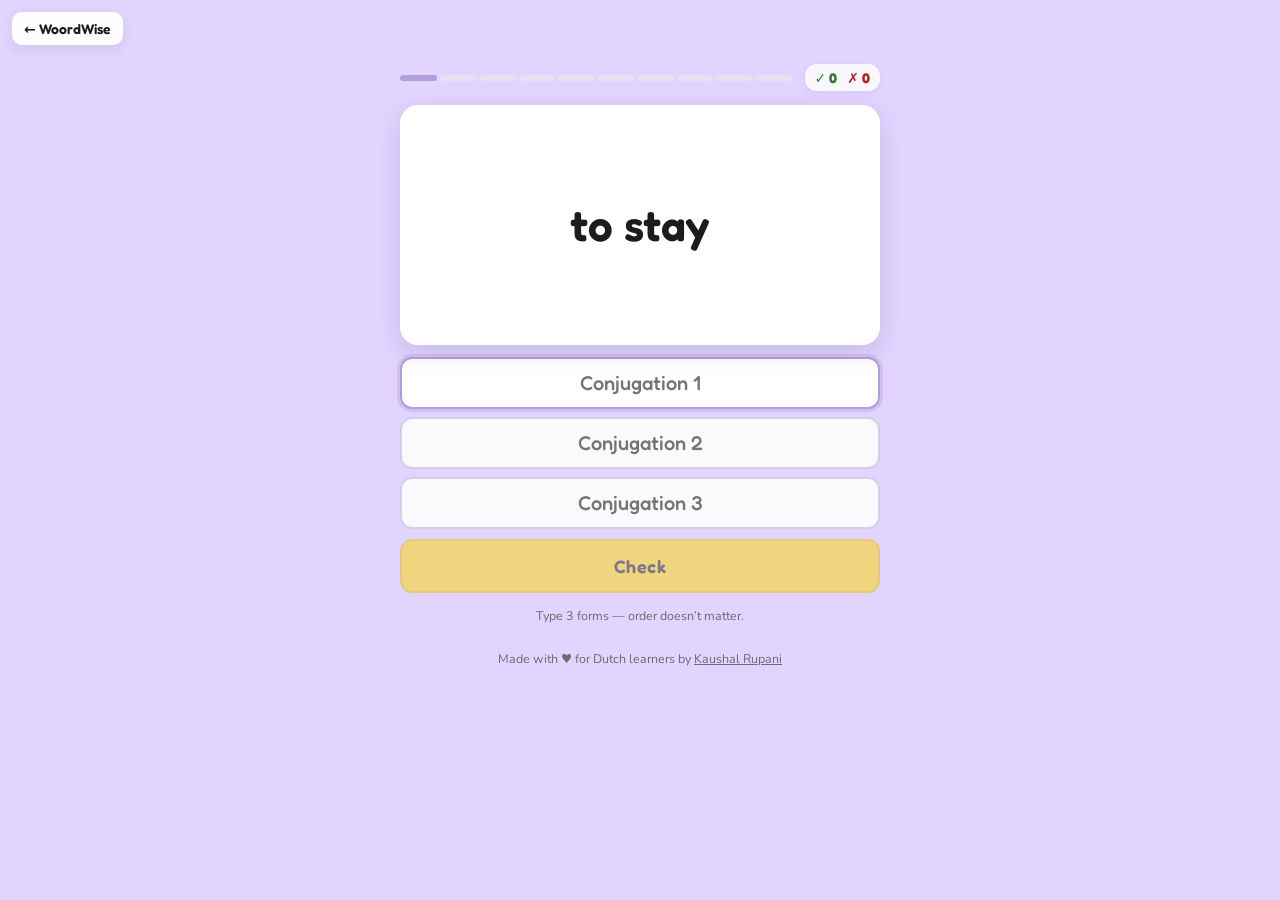
==== conjugate.html @ e1cc5155 "Creating WoordWise" ====
<!DOCTYPE html>
<html lang="en">

<head>
    <meta charset="UTF-8">
    <meta name="viewport" content="width=device-width, initial-scale=1.0, viewport-fit=cover">
    <title>Conjugate — WoordWise</title>
    <link rel="stylesheet" href="styles/base.css">
    <link rel="stylesheet" href="styles/conjugate.css">

    <!-- PWA manifest -->
    <link rel="manifest" href="manifest.webmanifest">

    <!-- Theme colour for the browser chrome -->
    <meta name="theme-color" content="#E1D4FF">

    <!-- iOS-specific -->
    <link rel="apple-touch-icon" href="icons/icon-192.png">
    <meta name="apple-mobile-web-app-capable" content="yes">
    <meta name="apple-mobile-web-app-status-bar-style" content="default">
    <meta name="apple-mobile-web-app-title" content="WoordWise">

    <!-- Favicon (reuses your 192 icon) -->
    <link rel="icon" type="image/png" sizes="192x192" href="icons/icon-192.png">
</head>

<body data-page="game" data-llm="off">

    <main class="conjugate">
        <header class="conjugate-head">
            <div class="conjugate-progress" id="progress" aria-hidden="true"></div>
            <div class="conjugate-score" aria-label="Score">
                <span class="conjugate-score-ok">&#10003;&nbsp;<b id="score-ok">0</b></span>
                <span class="conjugate-score-bad">&#10007;&nbsp;<b id="score-bad">0</b></span>
            </div>
        </header>

        <section class="conjugate-stage">
            <div class="conjugate-card" id="card">
                <div class="conjugate-card-word-area">
                    <div class="conjugate-card-en" id="card-en"></div>
                    <div class="conjugate-card-hint" id="card-hint" hidden></div>
                </div>
                <div class="conjugate-card-feedback">
                    <div class="conjugate-fb-icon" id="fb-icon"></div>
                    <div class="conjugate-fb-msg" id="fb-msg"></div>
                    <div class="conjugate-fb-answer-wrap">
                        <div class="conjugate-fb-answer" id="fb-answer"></div>
                    </div>
                </div>
            </div>

            <form class="conjugate-inputs" id="answer-form" autocomplete="off" novalidate>
                <div class="conjugate-inputs-list" id="inputs-container"></div>
                <button type="submit" id="btn-check" class="conjugate-check" disabled>Check</button>
            </form>
        </section>

        <p class="conjugate-hint" id="hint-text">
            Type every conjugation form. Order doesn&rsquo;t matter.
        </p>
    </main>

    <section class="conjugate-end" id="end-screen" hidden role="dialog" aria-modal="true" aria-labelledby="end-title">
        <div class="conjugate-end-inner">
            <h2 id="end-title">Session complete</h2>
            <p class="conjugate-end-score" id="end-score">0 / 10</p>
            <p class="conjugate-end-breakdown" id="end-breakdown"></p>
            <p class="conjugate-end-msg" id="end-msg"></p>
            <div class="conjugate-end-actions">
                <button type="button" class="yellow-button" id="btn-again">Play again</button>
                <a class="btn" href="index.html">&larr; Home</a>
            </div>
        </div>
    </section>

    <div id="author">
        Made with &hearts; for Dutch learners by
        <a href="https://linkedin.com/in/kushrupani" target="_blank">
            Kaushal Rupani
        </a>
    </div>

    <script src="scripts/base.js"></script>
    <script src="scripts/offline.js"></script>
    <script src="scripts/effects.js"></script>
    <script src="scripts/conjugate.js"></script>
</body>

</html>
---- styles/base.css ----
/* WoordWise — base.css */

@import url('https://fonts.googleapis.com/css2?family=Fredoka:wght@400;500;600;700&family=Nunito:wght@400;600;700&display=swap');

:root {
    --bg: #E1D4FF;
    --card: #ffffff;
    --accent: #FFD700;
    --accent-hover: #ffcc00;
    --accent-border: #e6c200;
    --text: #1c1c1e;
    --muted: #6b6b70;
    --border: #d6cee9;
    --shadow: 0 4px 14px rgba(0, 0, 0, 0.08);
    --green: #4CAF50;
    --red: #e05a5a;
    --radius: 12px;
    --font-head: 'Fredoka', system-ui, -apple-system, sans-serif;
    --font-body: 'Nunito', system-ui, -apple-system, sans-serif;
}

* {
    box-sizing: border-box;
}

html {
    overscroll-behavior: none;
}

body {
    font-family: var(--font-body);
    background-color: var(--bg);
    color: var(--text);
    margin: 0;
    padding: 64px 16px 32px;
    text-align: center;
    min-height: 100vh;
    overscroll-behavior: none;
}

h1,
h2,
h3 {
    font-family: var(--font-head);
    margin-top: 0;
}

.app-title {
    margin-bottom: 4px;
}

.tagline {
    color: var(--muted);
    font-size: 14px;
    margin-top: 0;
    margin-bottom: 20px;
}

.container {
    position: relative;
    margin: 0 auto;
    max-width: 480px;
    background-color: var(--card);
    padding: 24px;
    border-radius: var(--radius);
    box-shadow: var(--shadow);
}

button,
.btn {
    font-family: var(--font-body);
    font-size: 16px;
    font-weight: 600;
    padding: 10px 20px;
    margin: 6px 0;
    border: 1px solid var(--border);
    border-radius: 10px;
    cursor: pointer;
    background: #f5f5f7;
    color: var(--text);
    min-height: 44px;
    transition: transform 0.06s ease, background 0.15s ease, opacity 0.15s ease;
}

button:active {
    transform: translateY(1px);
}

button:disabled {
    opacity: 0.55;
    cursor: not-allowed;
}

.yellow-button {
    background-color: var(--accent);
    border-color: var(--accent-border);
}

.yellow-button:hover:not(:disabled) {
    background-color: var(--accent-hover);
}

.green-button {
    background-color: var(--green);
    color: #fff;
    border-color: #3d8b40;
}

.red-button {
    background-color: var(--red);
    color: #fff;
    border-color: #b04545;
}

.game-grid {
    display: grid;
    grid-template-columns: 1fr 1fr;
    gap: 12px;
    margin-top: 8px;
}

.game-tile {
    display: flex;
    flex-direction: column;
    align-items: center;
    justify-content: center;
    text-decoration: none;
    color: var(--text);
    background: var(--accent);
    border: 1px solid var(--accent-border);
    border-radius: 12px;
    padding: 18px 12px;
    min-height: 96px;
    font-family: var(--font-head);
    font-weight: 600;
    transition: transform 0.08s ease, background 0.15s ease;
}

.game-tile:hover {
    background: var(--accent-hover);
    transform: translateY(-1px);
}

.game-tile:active {
    transform: translateY(0);
}

.game-tile.is-soon {
    opacity: 0.7;
}

.game-tile-name {
    font-size: 18px;
}

.game-tile-sub {
    font-family: var(--font-body);
    font-weight: 400;
    font-size: 12px;
    color: #5c4a00;
    margin-top: 4px;
}

.ww-home-link {
    position: fixed;
    top: 12px;
    left: 12px;
    font-family: var(--font-head);
    font-weight: 600;
    text-decoration: none;
    color: var(--text);
    background: rgba(255, 255, 255, 0.95);
    padding: 8px 12px;
    border-radius: 10px;
    box-shadow: var(--shadow);
    font-size: 14px;
    z-index: 100;
}

.ww-llm-btn {
    position: fixed;
    top: 12px;
    right: 12px;
    display: inline-flex;
    align-items: center;
    gap: 6px;
    padding: 8px 12px;
    margin: 0;
    min-height: 40px;
    font-size: 14px;
    background: rgba(255, 255, 255, 0.95);
    box-shadow: var(--shadow);
    border-radius: 10px;
    z-index: 100;
}

.ww-llm-dot {
    display: inline-block;
    width: 8px;
    height: 8px;
    border-radius: 50%;
    background: #c4c4c8;
    transition: background 0.2s ease;
}

.ww-llm-btn.has-key .ww-llm-dot {
    background: var(--green);
}

.ww-modal-backdrop {
    position: fixed;
    inset: 0;
    background: rgba(20, 12, 40, 0.5);
    display: flex;
    align-items: center;
    justify-content: center;
    z-index: 1000;
    padding: 16px;
}

.ww-modal-backdrop[hidden] {
    display: none;
}

.ww-modal {
    position: relative;
    background: #fff;
    border-radius: var(--radius);
    padding: 24px 20px 20px;
    max-width: 420px;
    width: 100%;
    text-align: left;
    box-shadow: 0 12px 40px rgba(0, 0, 0, 0.25);
}

.ww-modal h2 {
    margin: 0 0 4px;
    font-size: 20px;
    text-align: left;
}

.ww-modal-sub {
    margin: 0 0 16px;
    font-size: 13px;
    color: var(--muted);
}

.ww-modal-sub code {
    background: #f2eefc;
    padding: 2px 6px;
    border-radius: 4px;
    font-size: 12px;
    font-family: ui-monospace, SFMono-Regular, Menlo, monospace;
}

.ww-modal label {
    display: block;
    font-size: 14px;
    font-weight: 600;
    margin-bottom: 6px;
}

.ww-input-row {
    display: flex;
    gap: 6px;
    align-items: stretch;
}

.ww-input-row input {
    flex: 1 1 auto;
    min-width: 0;
    padding: 10px 12px;
    border: 1px solid var(--border);
    border-radius: 8px;
    font-family: var(--font-body);
    font-size: 14px;
    background: #fafafc;
    color: var(--text);
}

.ww-input-row input:focus {
    outline: 2px solid #b39ddb;
    outline-offset: 1px;
}

.ww-toggle-vis {
    padding: 0 12px;
    min-height: 0;
    margin: 0;
    font-size: 16px;
    background: #f0f0f3;
}

.ww-modal-actions {
    display: flex;
    gap: 8px;
    margin-top: 14px;
    flex-wrap: wrap;
}

.ww-modal-actions button {
    flex: 1 1 auto;
    min-width: 96px;
    padding: 10px 12px;
    margin: 0;
    font-size: 14px;
}

.ww-btn-primary {
    background: var(--accent);
    border-color: var(--accent-border);
}

.ww-btn-secondary {
    background: #eee9fb;
    border-color: #d3c7f0;
}

.ww-btn-danger {
    background: #ffe3e3;
    border-color: #f3b9b9;
    color: #8a1f1f;
}

.ww-modal-status {
    margin: 12px 0 0;
    font-size: 13px;
    min-height: 18px;
    color: var(--muted);
}

.ww-modal-status.ok {
    color: #2e7d32;
}

.ww-modal-status.err {
    color: #b3261e;
}

.ww-modal-note {
    margin: 10px 0 0;
    font-size: 11.5px;
    line-height: 1.4;
    color: var(--muted);
}

.ww-modal-close {
    position: absolute;
    top: 8px;
    right: 8px;
    width: 32px;
    height: 32px;
    min-height: 0;
    padding: 0;
    margin: 0;
    border: 0;
    background: transparent;
    font-size: 22px;
    line-height: 1;
    color: var(--muted);
    border-radius: 8px;
    cursor: pointer;
}

.ww-modal-close:hover {
    background: #f2f2f5;
}

.hide {
    display: none !important;
}

#author {
    margin-top: 24px;
    font-size: 12.5px;
    color: var(--muted);
}

#author a {
    color: inherit;
}

.soon-box {
    margin-top: 20px;
    padding: 20px;
    background: #f7f4ff;
    border: 1px dashed var(--border);
    border-radius: var(--radius);
}

.soon-box p {
    margin: 0;
}

/* ---------------- Session-end particle canvas ---------------- */
.ww-fx-canvas {
    position: fixed;
    inset: 0;
    width: 100%;
    height: 100%;
    pointer-events: none;
    z-index: 850;
    /* below the modal (1000) and end-screen (900) */
}

/* ---------------- Multi-provider modal ---------------- */

.ww-provider-row {
    margin-bottom: 18px;
    padding-bottom: 14px;
    border-bottom: 1px solid #eee7f7;
}

.ww-provider-row:last-child {
    border-bottom: none;
    margin-bottom: 0;
}

.ww-provider-row>label {
    display: block;
    font-weight: 700;
    font-size: 14px;
    margin-bottom: 6px;
    color: var(--text);
}

.ww-provider-actions {
    display: flex;
    gap: 8px;
    margin-top: 8px;
}

.ww-provider-actions button {
    flex: 1 1 auto;
    padding: 6px 10px;
    font-size: 12.5px;
    min-height: 34px;
    margin: 0;
}

.ww-provider-status {
    margin: 6px 0 0;
    font-size: 12px;
    min-height: 16px;
}

.ww-provider-status.ok {
    color: #2e7d32;
}

.ww-provider-status.err {
    color: #b3261e;
}

/* Green dot on the AI button when at least one key is saved */
.ww-llm-btn.has-key .ww-llm-dot {
    background: #4CAF50;
}

/* ---------------- Cache fallback badge ---------------- */

.ww-cache-badge {
    align-self: center;
    flex: 0 0 auto;
    font-family: var(--font-body);
    font-size: 10.5px;
    font-weight: 700;
    letter-spacing: 0.5px;
    padding: 4px 10px;
    background: #fff4e0;
    color: #8a5800;
    border: 1px solid #f0d59a;
    border-radius: 6px;
    text-transform: uppercase;
    pointer-events: none;
    margin: 0;
}
---- styles/conjugate.css ----
/* WoordWise — conjugate.css
 * Loaded AFTER base.css. Mirrors spellit.css patterns.
 */

.conjugate {
    max-width: 480px;
    margin: 0 auto;
    text-align: left;
    display: flex;
    flex-direction: column;
    gap: 14px;
}

/* ---------------- Progress + score (same look as other games) ---------------- */

.conjugate-head {
    display: flex;
    align-items: center;
    gap: 12px;
    flex: 0 0 auto;
}

.conjugate-progress { display: flex; gap: 3px; flex: 1 1 auto; }

.conjugate-seg {
    flex: 1 1 0;
    height: 6px;
    background: #e6e1f0;
    border-radius: 3px;
    transition: background 0.2s ease;
}
.conjugate-seg.is-active { background: #b39ddb; }
.conjugate-seg.is-ok     { background: #4CAF50; }
.conjugate-seg.is-almost { background: #f59e0b; }
.conjugate-seg.is-bad    { background: #e05a5a; }

.conjugate-score {
    display: flex;
    gap: 10px;
    font-family: var(--font-head);
    font-weight: 700;
    font-size: 14px;
    padding: 5px 10px;
    border-radius: 12px;
    background: rgba(255, 255, 255, 0.85);
    box-shadow: 0 2px 8px rgba(0, 0, 0, 0.05);
    white-space: nowrap;
}
.conjugate-score-ok  { color: #2e7d32; }
.conjugate-score-bad { color: #b3261e; }

/* ---------------- Stage ---------------- */

.conjugate-stage {
    display: flex;
    flex-direction: column;
    gap: 12px;
}

/* ---------------- Card ---------------- */

.conjugate-card {
    position: relative;
    height: clamp(180px, 30vh, 240px);
    background: #fff;
    border-radius: 18px;
    box-shadow: 0 8px 24px rgba(60, 30, 100, 0.14);
    overflow: hidden;
    transition: background 0.18s ease;
}

.conjugate-card-word-area {
    position: absolute;
    inset: 0;
    display: flex;
    flex-direction: column;
    align-items: center;
    justify-content: center;
    gap: 6px;
    padding: 22px;
    text-align: center;
}

.conjugate-card-en {
    font-family: var(--font-head);
    font-weight: 600;
    font-size: 44px;
    line-height: 1.05;
    color: var(--text);
    word-break: break-word;
    overflow-wrap: anywhere;
}

.conjugate-card-hint {
    font-family: var(--font-head);
    font-weight: 500;
    font-size: 16px;
    color: var(--muted);
    letter-spacing: 0.3px;
}
.conjugate-card-hint[hidden] { display: none; }

/* ---------------- Feedback overlay ---------------- */

.conjugate-card-feedback {
    position: absolute;
    inset: 0;
    display: flex;
    flex-direction: column;
    align-items: center;
    justify-content: center;
    gap: 8px;
    padding: 22px;
    border-radius: inherit;
    opacity: 0;
    pointer-events: none;
    transition: opacity 0.14s ease-out;
}

.conjugate-card.is-ok     .conjugate-card-feedback {
    opacity: 1;
    background: #eaf7ec;
}
.conjugate-card.is-almost .conjugate-card-feedback {
    opacity: 1;
    background: #fff4e0;
}
.conjugate-card.is-bad    .conjugate-card-feedback {
    opacity: 1;
    background: #fdecec;
}

.conjugate-fb-icon {
    font-family: var(--font-head);
    font-weight: 700;
    font-size: 38px;
    line-height: 1;
}

.conjugate-fb-msg {
    font-family: var(--font-head);
    font-weight: 600;
    font-size: 15px;
    letter-spacing: 0.5px;
    text-transform: uppercase;
    opacity: 0.85;
}

.conjugate-fb-answer-wrap {
    max-width: 100%;
    display: flex;
    justify-content: center;
    flex-wrap: wrap;
}

.conjugate-fb-answer {
    font-family: var(--font-head);
    font-weight: 700;
    font-size: clamp(16px, 5vw, 24px);
    line-height: 1.25;
    text-align: center;
    word-break: break-word;
    overflow-wrap: anywhere;
    padding: 4px 6px;
}

.conjugate-card.is-ok     .conjugate-fb-icon,
.conjugate-card.is-ok     .conjugate-fb-msg,
.conjugate-card.is-ok     .conjugate-fb-answer { color: #2e7d32; }

.conjugate-card.is-almost .conjugate-fb-icon,
.conjugate-card.is-almost .conjugate-fb-msg,
.conjugate-card.is-almost .conjugate-fb-answer { color: #b45309; }

.conjugate-card.is-bad    .conjugate-fb-icon,
.conjugate-card.is-bad    .conjugate-fb-msg,
.conjugate-card.is-bad    .conjugate-fb-answer { color: #b3261e; }

/* ---------------- Inputs ---------------- */

.conjugate-inputs {
    display: flex;
    flex-direction: column;
    gap: 10px;
    margin: 0;
}

.conjugate-inputs-list {
    display: flex;
    flex-direction: column;
    gap: 8px;
}

.conjugate-inputs-list input {
    width: 100%;
    padding: 12px 16px;
    border: 2px solid var(--border);
    border-radius: 12px;
    background: #fafafc;
    color: var(--text);
    font-family: var(--font-head);
    font-size: 20px;               /* >= 16px avoids iOS zoom-on-focus */
    font-weight: 500;
    text-align: center;
    outline: none;
    transition: border-color 0.15s ease, box-shadow 0.15s ease, opacity 0.15s ease;
}

.conjugate-inputs-list input:focus {
    border-color: #b39ddb;
    box-shadow: 0 0 0 3px rgba(179, 157, 219, 0.35);
    background: #fff;
}

.conjugate-inputs-list input:disabled {
    opacity: 0.65;
}

.conjugate-inputs-list input[hidden] { display: none; }

.conjugate-check {
    width: 100%;
    padding: 14px 16px;
    margin: 0;
    min-height: 52px;
    border-radius: 12px;
    border: 2px solid var(--accent-border);
    background: var(--accent);
    color: var(--text);
    font-family: var(--font-head);
    font-weight: 600;
    font-size: 18px;
    letter-spacing: 0.5px;
    cursor: pointer;
    transition: transform 0.08s ease, box-shadow 0.15s ease, opacity 0.15s ease;
}
.conjugate-check:disabled { opacity: 0.5; cursor: not-allowed; }
.conjugate-check:not(:disabled):active { transform: translateY(1px); }

/* ---------------- Hint ---------------- */

.conjugate-hint {
    margin: 0;
    font-size: 12.5px;
    color: var(--muted);
    text-align: center;
    line-height: 1.5;
}

/* ---------------- End screen ---------------- */

.conjugate-end {
    position: fixed;
    inset: 0;
    background: rgba(20, 12, 40, 0.55);
    display: flex;
    align-items: center;
    justify-content: center;
    padding: 16px;
    z-index: 900;
    animation: conjugate-fade 0.2s ease-out;
}
.conjugate-end[hidden] { display: none; }

.conjugate-end-inner {
    background: #fff;
    border-radius: 18px;
    padding: 28px 24px 22px;
    max-width: 360px;
    width: 100%;
    text-align: center;
    box-shadow: 0 20px 50px rgba(0, 0, 0, 0.28);
    animation: conjugate-pop 0.25s cubic-bezier(.2, .9, .3, 1.2);
}
.conjugate-end-inner h2 { font-size: 22px; margin: 0 0 6px; }

.conjugate-end-score {
    font-family: var(--font-head);
    font-size: 46px;
    font-weight: 700;
    margin: 6px 0 4px;
    color: var(--text);
}

.conjugate-end-breakdown {
    margin: 0 0 6px;
    font-size: 13px;
    color: var(--muted);
}

.conjugate-end-msg {
    margin: 0 0 20px;
    color: var(--muted);
    font-size: 14px;
}

.conjugate-end-actions {
    display: flex;
    gap: 10px;
    justify-content: center;
    flex-wrap: wrap;
}
.conjugate-end-actions .btn {
    text-decoration: none;
    display: inline-flex;
    align-items: center;
    padding: 10px 18px;
    margin: 0;
    border-radius: 10px;
    background: #f0f0f3;
    border: 1px solid var(--border);
    color: var(--text);
    font-weight: 600;
    font-size: 16px;
}

@keyframes conjugate-fade {
    from { opacity: 0; }
    to   { opacity: 1; }
}
@keyframes conjugate-pop {
    from { transform: scale(0.9); opacity: 0; }
    to   { transform: scale(1);   opacity: 1; }
}

@media (prefers-reduced-motion: reduce) {
    .conjugate-end,
    .conjugate-end-inner,
    .conjugate-card,
    .conjugate-card-feedback,
    .conjugate-seg {
        transition: none !important;
        animation: none !important;
    }
}
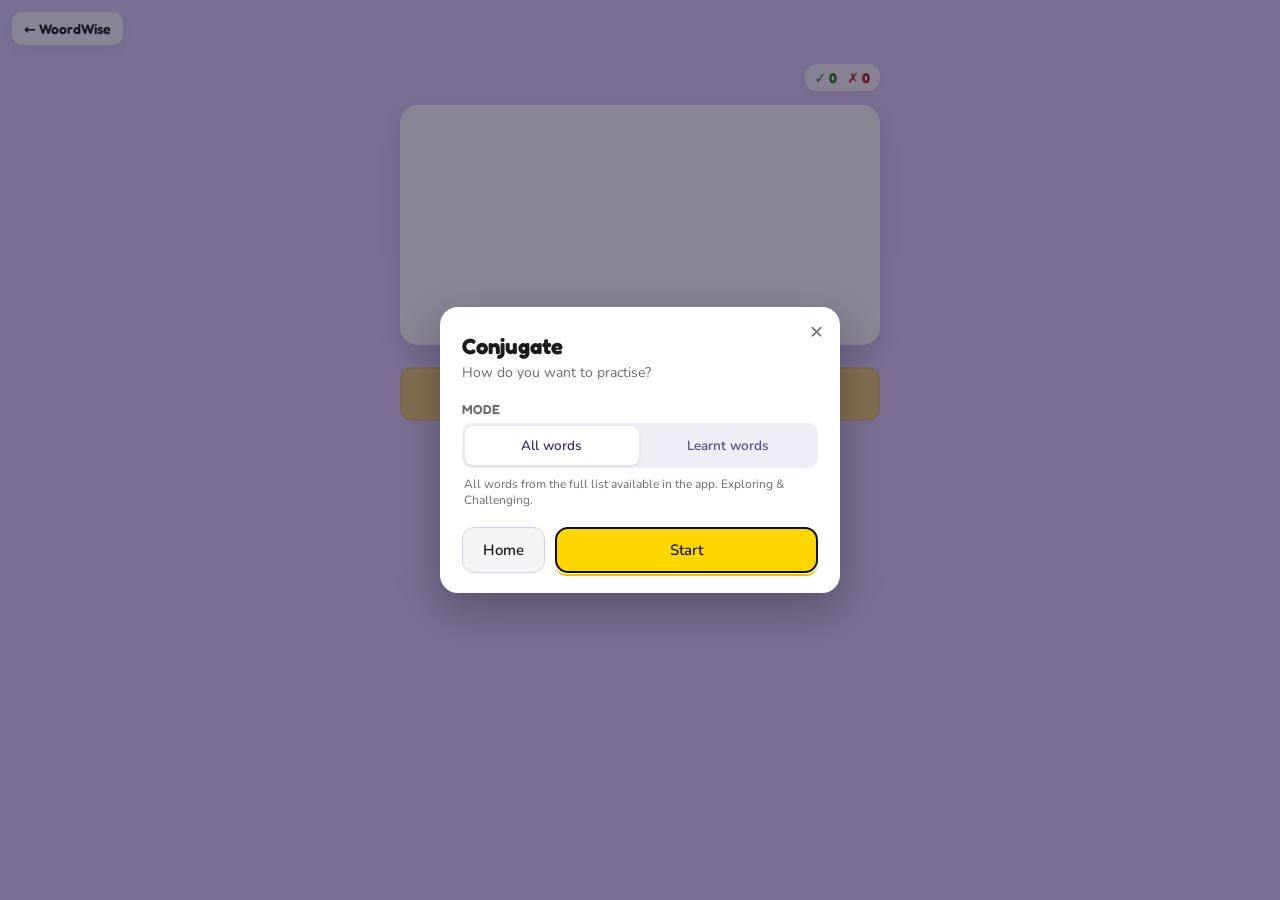
==== commit 5392cbfa: "Adding vocubulary practice" ====
--- a/conjugate.html
+++ b/conjugate.html
@@ -6,6 +6,7 @@
     <meta name="viewport" content="width=device-width, initial-scale=1.0, viewport-fit=cover">
     <title>Conjugate — WoordWise</title>
     <link rel="stylesheet" href="styles/base.css">
+    <link rel="stylesheet" href="styles/warmup.css">
     <link rel="stylesheet" href="styles/conjugate.css">
 
     <!-- PWA manifest -->
@@ -83,6 +84,8 @@
 
     <script src="scripts/base.js"></script>
     <script src="scripts/offline.js"></script>
+    <script src="scripts/learnt.js"></script>
+    <script src="scripts/warmup.js"></script>
     <script src="scripts/effects.js"></script>
     <script src="scripts/conjugate.js"></script>
 </body>
--- a/styles/base.css
+++ b/styles/base.css
@@ -393,14 +393,16 @@
 }
 
 /* ---------------- Session-end particle canvas ---------------- */
+
 .ww-fx-canvas {
     position: fixed;
     inset: 0;
     width: 100%;
     height: 100%;
     pointer-events: none;
-    z-index: 850;
-    /* below the modal (1000) and end-screen (900) */
+    /* Above the end-screen backdrop (900) so confetti flies over the
+     * score modal. Below the Gemini modal (1000). */
+    z-index: 950;
 }
 
 /* ---------------- Multi-provider modal ---------------- */
@@ -474,4 +476,15 @@
     text-transform: uppercase;
     pointer-events: none;
     margin: 0;
+}
+
+#author .ww-version {
+    margin-top: 4px;
+    font-family: ui-monospace, SFMono-Regular, Menlo, monospace;
+    font-size: 10.5px;
+    letter-spacing: 0.3px;
+    color: rgba(28, 28, 30, 0.4);
+    pointer-events: none;
+    user-select: none;
+    -webkit-user-select: none;
 }
--- a/styles/warmup.css
+++ b/styles/warmup.css
@@ -0,0 +1,325 @@
+/* WoordWise — warmup.css
+ * Styles for the reusable pre-game modal host.
+ */
+
+.ww-warmup-backdrop {
+    position: fixed;
+    inset: 0;
+    background: rgba(20, 12, 40, 0.5);
+    display: flex;
+    align-items: center;
+    justify-content: center;
+    padding: 16px;
+    z-index: 950;
+    /* above effects (850) and end-screen (900), below Gemini modal (1000) */
+    animation: ww-warmup-fade 0.15s ease-out;
+}
+
+.ww-warmup-modal {
+    position: relative;
+    background: #fff;
+    border-radius: 18px;
+    padding: 26px 22px 20px;
+    max-width: 400px;
+    width: 100%;
+    text-align: left;
+    box-shadow: 0 16px 44px rgba(0, 0, 0, 0.28);
+    animation: ww-warmup-pop 0.2s cubic-bezier(.2, .9, .3, 1.15);
+}
+
+.ww-warmup-title {
+    margin: 0 0 4px;
+    font-family: var(--font-head);
+    font-size: 22px;
+    font-weight: 700;
+    text-align: left;
+}
+
+.ww-warmup-sub {
+    margin: 0 0 18px;
+    font-size: 14px;
+    color: var(--muted);
+    line-height: 1.4;
+}
+
+.ww-warmup-body {
+    margin-bottom: 18px;
+}
+
+.ww-warmup-footer {
+    display: flex;
+    gap: 10px;
+    justify-content: flex-end;
+}
+
+.ww-warmup-cancel,
+.ww-warmup-start {
+    font-family: var(--font-body);
+    font-size: 15px;
+    font-weight: 600;
+    padding: 12px 20px;
+    min-height: 46px;
+    margin: 0;
+    border-radius: 12px;
+    border: 1px solid var(--border);
+    cursor: pointer;
+    transition: transform 0.08s ease, box-shadow 0.15s ease,
+        opacity 0.15s ease, background 0.15s ease;
+}
+
+.ww-warmup-cancel {
+    background: #f5f5f7;
+    color: var(--text);
+}
+
+.ww-warmup-start {
+    background: var(--accent);
+    border-color: var(--accent-border);
+    color: var(--text);
+    flex: 1 1 auto;
+    box-shadow: 0 3px 0 var(--accent-border);
+}
+
+.ww-warmup-start:not(:disabled):active {
+    transform: translateY(2px);
+    box-shadow: 0 1px 0 var(--accent-border);
+}
+
+.ww-warmup-start:disabled {
+    opacity: 0.45;
+    cursor: not-allowed;
+    box-shadow: none;
+}
+
+.ww-warmup-close {
+    position: absolute;
+    top: 8px;
+    right: 8px;
+    width: 32px;
+    height: 32px;
+    min-height: 0;
+    padding: 0;
+    margin: 0;
+    border: 0;
+    background: transparent;
+    font-size: 22px;
+    line-height: 1;
+    color: var(--muted);
+    border-radius: 8px;
+    cursor: pointer;
+}
+
+.ww-warmup-close:hover {
+    background: #f2f2f5;
+}
+
+/* ---------------- Category list ---------------- */
+
+.ww-warmup-list {
+    display: flex;
+    flex-direction: column;
+    gap: 10px;
+}
+
+.ww-warmup-item {
+    display: flex;
+    align-items: flex-start;
+    gap: 12px;
+    padding: 12px 14px;
+    border: 1.5px solid var(--border);
+    border-radius: 12px;
+    background: #fafafc;
+    cursor: pointer;
+    transition: border-color 0.15s ease, background 0.15s ease;
+    user-select: none;
+    -webkit-user-select: none;
+    -webkit-tap-highlight-color: transparent;
+}
+
+.ww-warmup-item:hover {
+    border-color: #b39ddb;
+}
+
+.ww-warmup-item:has(.ww-warmup-check:checked) {
+    background: #f6f2ff;
+    border-color: #b39ddb;
+}
+
+.ww-warmup-check {
+    width: 20px;
+    height: 20px;
+    margin: 2px 0 0 0;
+    flex: 0 0 auto;
+    accent-color: #7c5ec7;
+    cursor: pointer;
+}
+
+.ww-warmup-item-text {
+    display: flex;
+    flex-direction: column;
+    gap: 2px;
+    min-width: 0;
+}
+
+.ww-warmup-item-label {
+    font-family: var(--font-head);
+    font-weight: 600;
+    font-size: 16px;
+    color: var(--text);
+    line-height: 1.2;
+}
+
+.ww-warmup-item-hint {
+    font-size: 12.5px;
+    color: var(--muted);
+    line-height: 1.3;
+}
+
+@keyframes ww-warmup-fade {
+    from {
+        opacity: 0;
+    }
+
+    to {
+        opacity: 1;
+    }
+}
+
+@keyframes ww-warmup-pop {
+    from {
+        transform: scale(0.94);
+        opacity: 0;
+    }
+
+    to {
+        transform: scale(1);
+        opacity: 1;
+    }
+}
+
+@media (prefers-reduced-motion: reduce) {
+
+    .ww-warmup-backdrop,
+    .ww-warmup-modal {
+        animation: none !important;
+    }
+}
+
+/* ---------------- Shared warmup body: checklist + segmented control ---------------- */
+/* Games' warmup bodies use these. Loaded by every page that includes warmup.css. */
+
+.ww-warmup-rules {
+    display: flex;
+    flex-direction: column;
+    gap: 8px;
+    max-height: 42vh;
+    overflow-y: auto;
+    padding-right: 4px;
+    margin-bottom: 14px;
+}
+
+.ww-warmup-rule {
+    display: flex;
+    align-items: center;
+    gap: 12px;
+    padding: 10px 12px;
+    border: 1.5px solid var(--border);
+    border-radius: 10px;
+    background: #fafafc;
+    cursor: pointer;
+    transition: border-color 0.15s ease, background 0.15s ease;
+    user-select: none;
+    -webkit-user-select: none;
+    -webkit-tap-highlight-color: transparent;
+    font-size: 14.5px;
+    line-height: 1.25;
+}
+
+.ww-warmup-rule:hover {
+    border-color: #b39ddb;
+}
+
+.ww-warmup-rule:has(input:checked) {
+    background: #f6f2ff;
+    border-color: #b39ddb;
+}
+
+.ww-warmup-rule input {
+    width: 18px;
+    height: 18px;
+    margin: 0;
+    flex: 0 0 auto;
+    accent-color: #7c5ec7;
+    cursor: pointer;
+}
+
+.ww-warmup-rule span {
+    font-weight: 500;
+    color: var(--text);
+}
+
+.ww-warmup-section {
+    margin-top: 6px;
+    margin-bottom: 18px;
+}
+
+.ww-warmup-label {
+    display: block;
+    font-family: var(--font-head);
+    font-weight: 600;
+    font-size: 13px;
+    color: var(--muted);
+    margin-bottom: 6px;
+    letter-spacing: 0.4px;
+    text-transform: uppercase;
+}
+
+.ww-warmup-seg {
+    display: flex;
+    background: #f0edf7;
+    border-radius: 10px;
+    padding: 3px;
+    gap: 3px;
+}
+
+.ww-warmup-seg button {
+    flex: 1 1 0;
+    padding: 10px 8px;
+    margin: 0;
+    min-height: 0;
+    font-family: var(--font-body);
+    font-weight: 600;
+    font-size: 13.5px;
+    background: transparent;
+    border: 0;
+    border-radius: 8px;
+    color: #5b4a8a;
+    cursor: pointer;
+    transition: background 0.15s ease, color 0.15s ease;
+}
+
+.ww-warmup-seg button.is-active {
+    background: #fff;
+    color: #3d2d63;
+    box-shadow: 0 1px 3px rgba(60, 30, 100, 0.12);
+}
+
+.ww-warmup-hint {
+    margin: 6px 0 0;
+    font-size: 12px;
+    color: var(--muted);
+    line-height: 1.4;
+}
+
+.ww-warmup-hint.err {
+    color: #b3261e;
+}
+
+.ww-warmup-helper {
+    margin: 8px 2px 0;
+    font-size: 12px;
+    line-height: 1.4;
+    color: var(--muted);
+    min-height: 1.4em;
+    /* prevents layout jump when text changes */
+}
